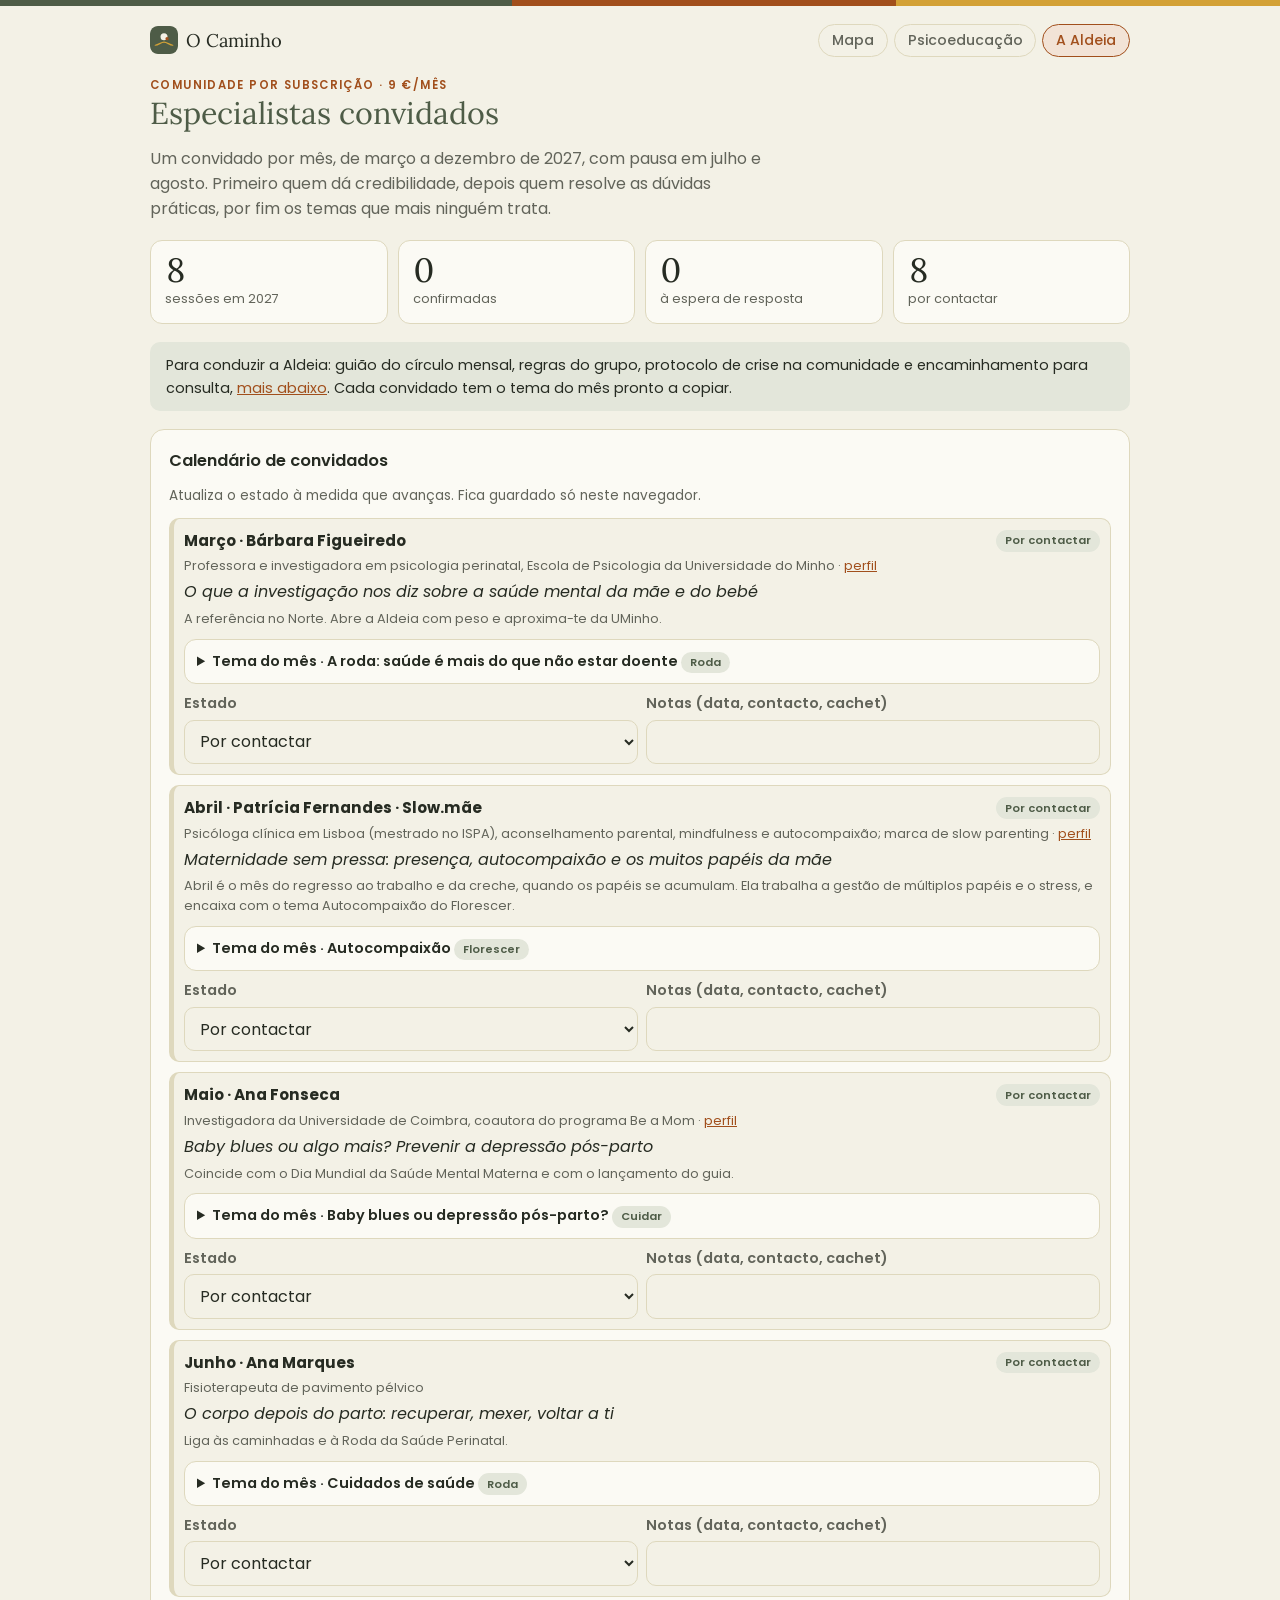
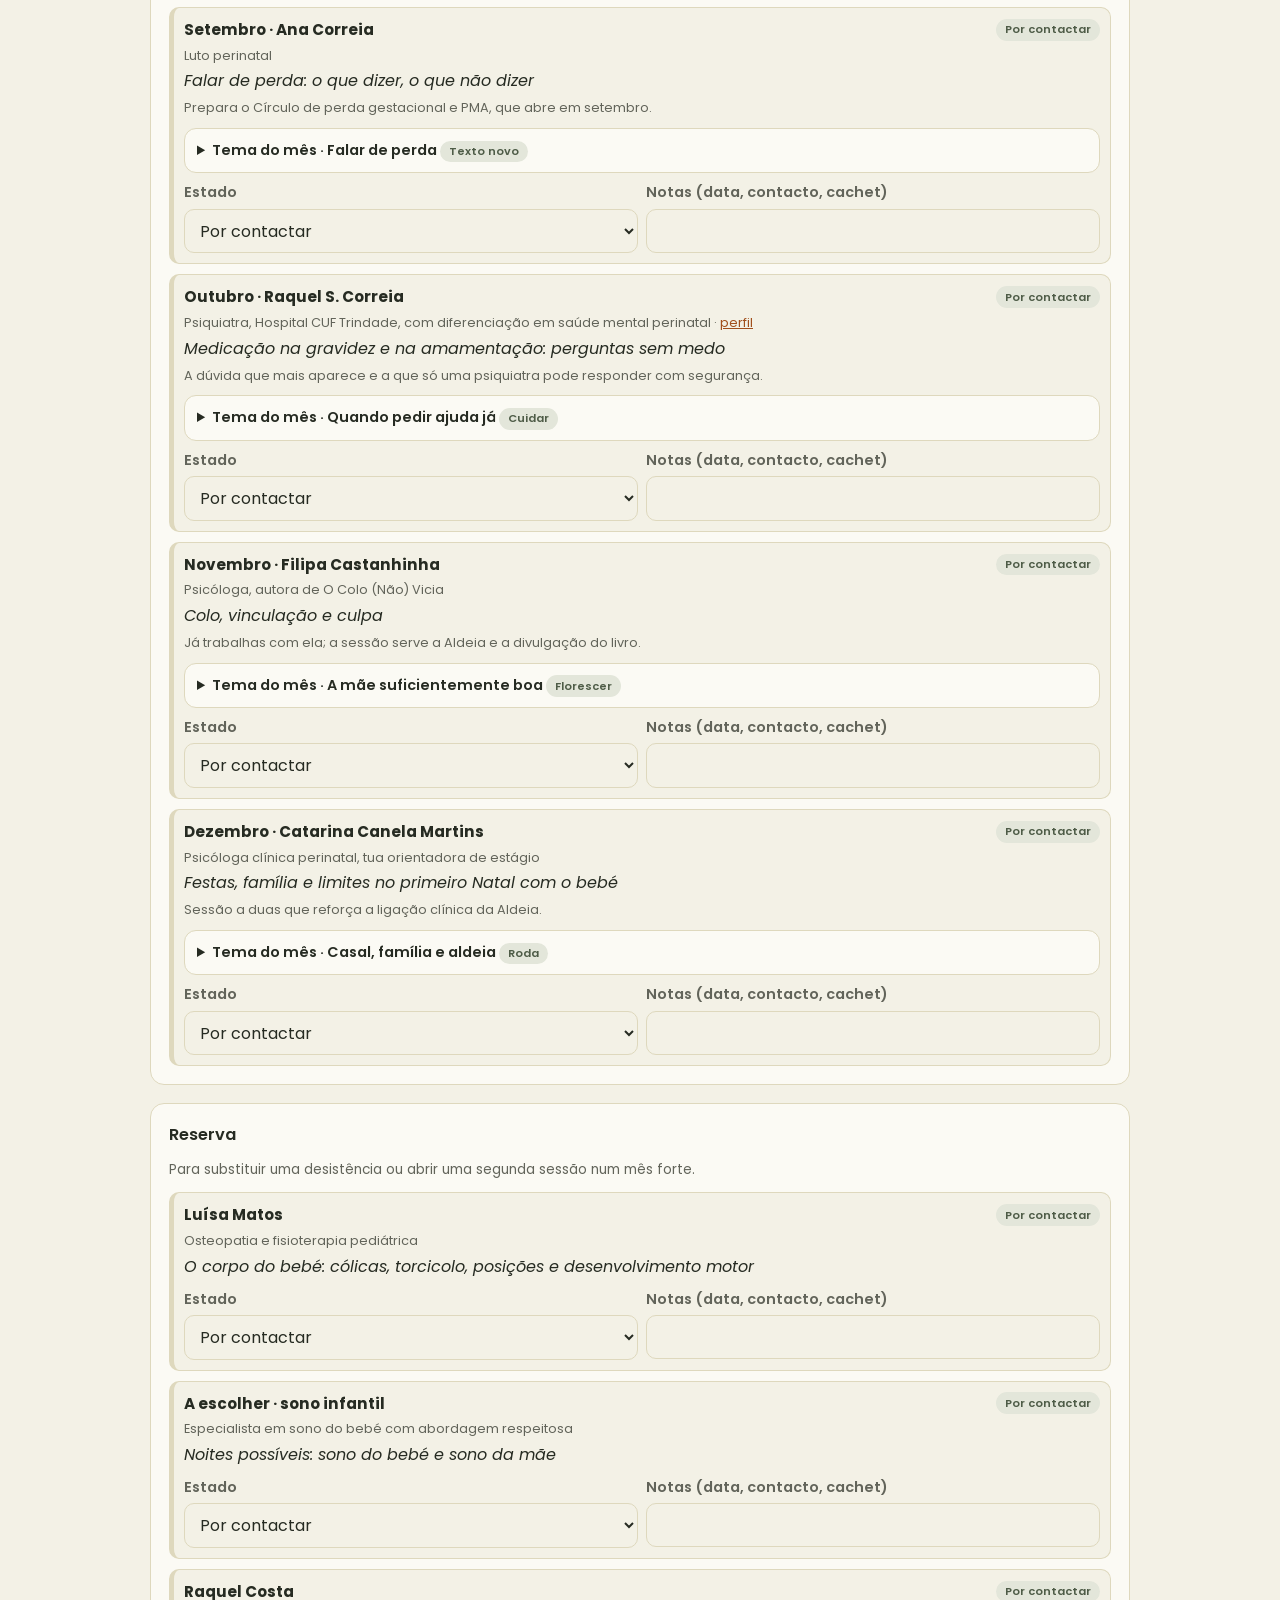
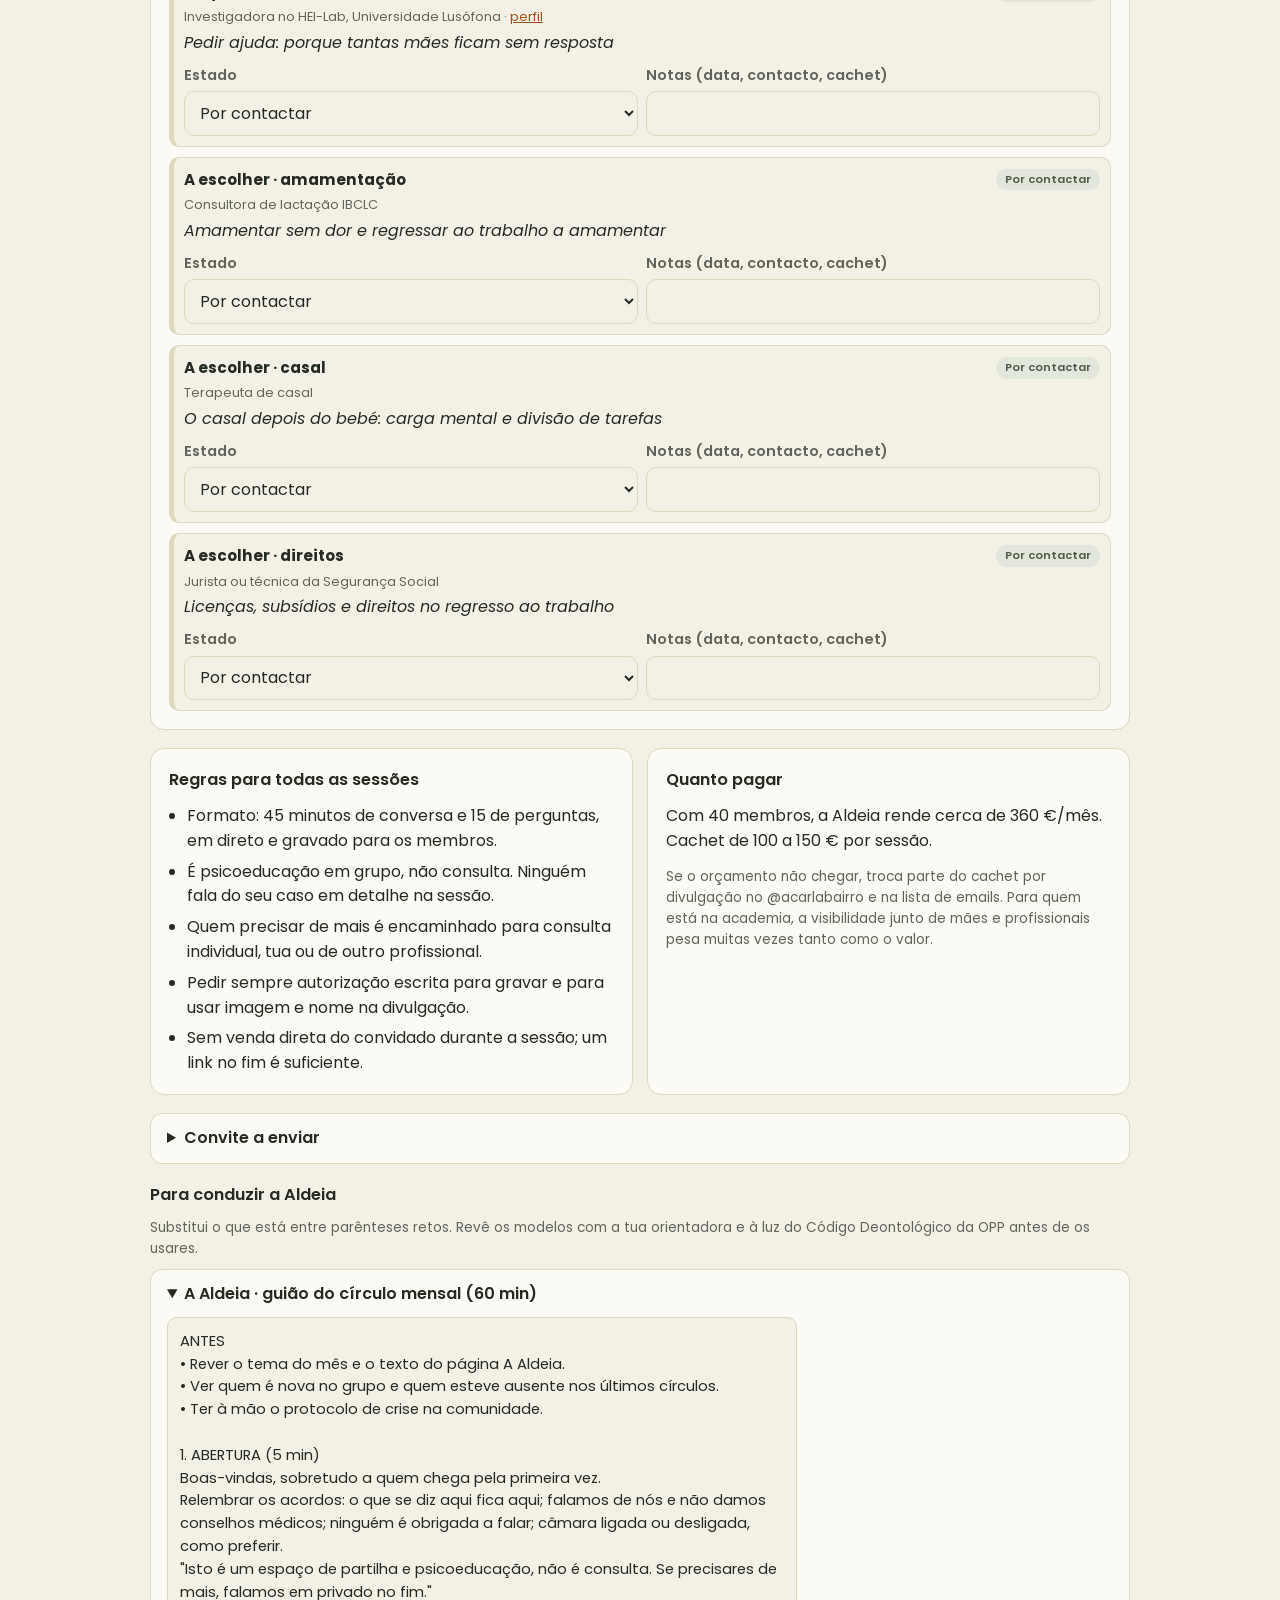
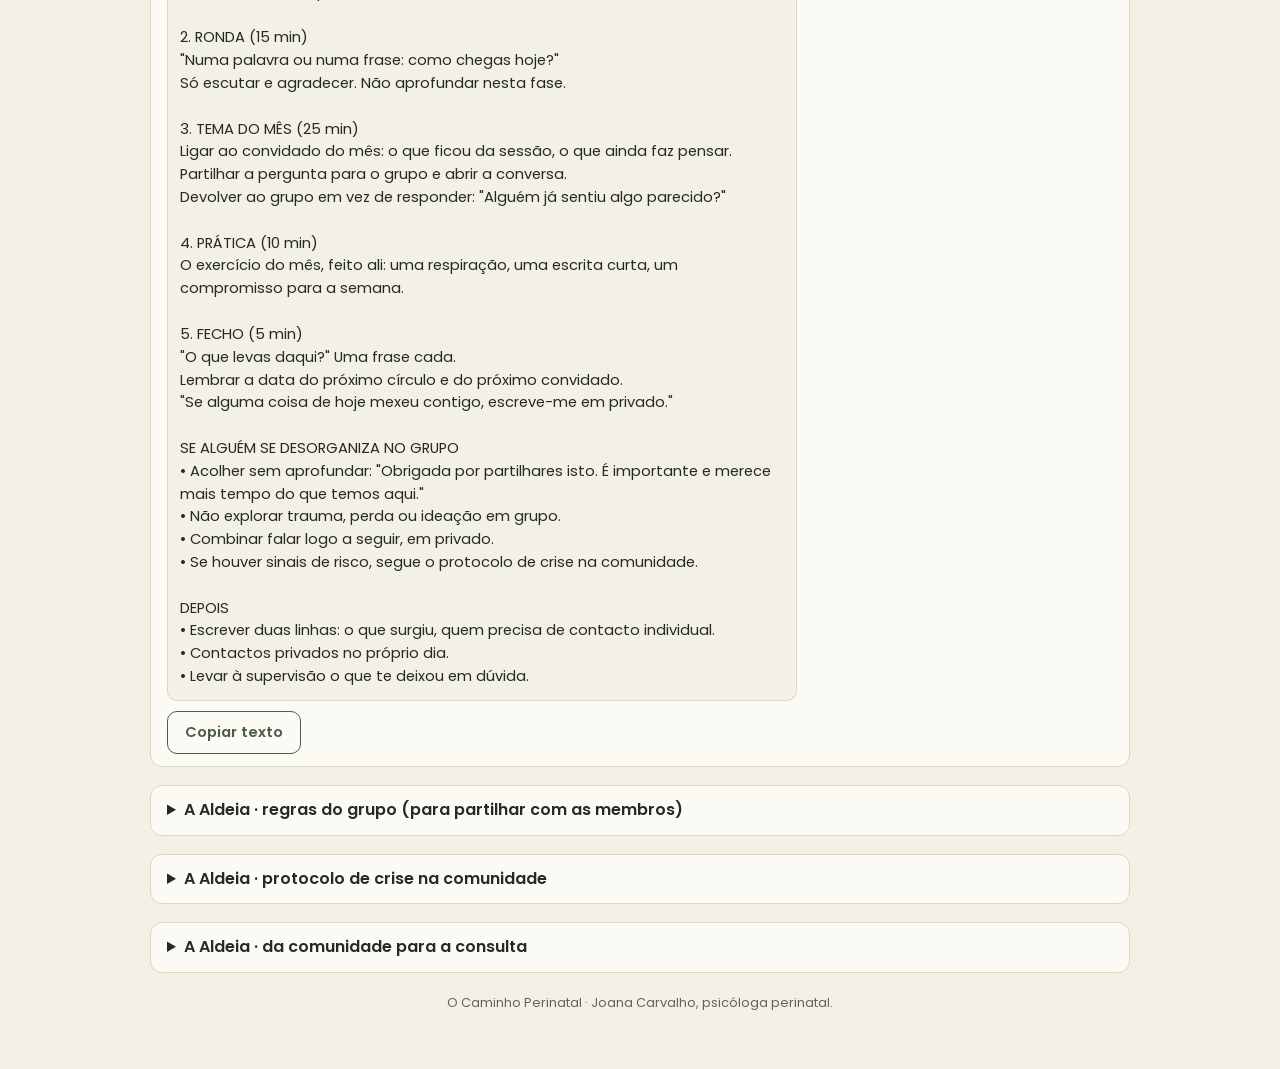
==== public/aldeia.html @ 849961b8 "O Caminho Perinatal como aplicação própria, separada do Consultório Mapa, Psicoeducação (Florescer, " ====
<!doctype html>
<html lang="pt-PT" data-theme="light">
<head>
<meta charset="utf-8">
<meta name="viewport" content="width=device-width,initial-scale=1,viewport-fit=cover">
<title>A Aldeia · O Caminho Perinatal</title>
<meta name="description" content="A Aldeia: especialistas convidados, tema do mês e modelos para conduzir a comunidade.">
<meta name="theme-color" content="#F3F1E6">
<meta name="apple-mobile-web-app-capable" content="yes">
<meta name="apple-mobile-web-app-title" content="Perinatal">
<meta name="apple-mobile-web-app-status-bar-style" content="default">
<link rel="manifest" href="manifest.webmanifest">
<link rel="icon" href="icons/icon.svg" type="image/svg+xml">
<link rel="apple-touch-icon" href="icons/apple-touch-icon.png">
<link rel="preconnect" href="https://fonts.googleapis.com">
<link rel="preconnect" href="https://fonts.gstatic.com" crossorigin>
<link rel="stylesheet" href="https://fonts.googleapis.com/css2?family=Lora:ital,wght@0,400;0,500;0,600;1,400&family=Poppins:wght@300;400;500;600;700&display=swap">
<link rel="stylesheet" href="css/base.css">
<link rel="stylesheet" href="css/paginas.css">
</head>
<body>
<div class="wrap">
  <div class="appbar">
    <a class="marca" href="./"><img src="icons/icon.svg" alt="">O Caminho</a>
    <span class="offline" data-offline hidden>Sem rede · a funcionar offline</span>
    <div class="mods" role="navigation" aria-label="Secções">
      <a href="caminho.html">Mapa</a>
      <a href="psicoeducacao.html">Psicoeducação</a>
      <a href="aldeia.html" aria-current="page">A Aldeia</a>
    </div>
  </div>
<section class="panel" data-panel="aldeia">
    <div><div class="eyebrow">Comunidade por subscrição · 9 €/mês</div><h2>Especialistas convidados</h2></div>
    <p class="lead">Um convidado por mês, de março a dezembro de 2027, com pausa em julho e agosto. Primeiro quem dá credibilidade, depois quem resolve as dúvidas práticas, por fim os temas que mais ninguém trata.</p>
    <div class="stats" id="alStats"></div>
    <div class="note calm">Para conduzir a Aldeia: guião do círculo mensal, regras do grupo, protocolo de crise na comunidade e encaminhamento para consulta, <a href="#modelos">mais abaixo</a>. Cada convidado tem o tema do mês pronto a copiar.</div>
    <div class="card">
      <h3>Calendário de convidados</h3>
      <p class="small">Atualiza o estado à medida que avanças. Fica guardado só neste navegador.</p>
      <div class="panel" style="gap:10px" id="alLista"></div>
    </div>
    <div class="card">
      <h3>Reserva</h3>
      <p class="small">Para substituir uma desistência ou abrir uma segunda sessão num mês forte.</p>
      <div class="panel" style="gap:10px" id="alReserva"></div>
    </div>
    <div class="grid2">
      <div class="card">
        <h3>Regras para todas as sessões</h3>
        <ul style="margin:0;padding-left:1.1rem;display:flex;flex-direction:column;gap:6px">
          <li>Formato: 45 minutos de conversa e 15 de perguntas, em direto e gravado para os membros.</li>
          <li>É psicoeducação em grupo, não consulta. Ninguém fala do seu caso em detalhe na sessão.</li>
          <li>Quem precisar de mais é encaminhado para consulta individual, tua ou de outro profissional.</li>
          <li>Pedir sempre autorização escrita para gravar e para usar imagem e nome na divulgação.</li>
          <li>Sem venda direta do convidado durante a sessão; um link no fim é suficiente.</li>
        </ul>
      </div>
      <div class="card">
        <h3>Quanto pagar</h3>
        <p>Com 40 membros, a Aldeia rende cerca de 360 €/mês. Cachet de 100 a 150 € por sessão.</p>
        <p class="small">Se o orçamento não chegar, troca parte do cachet por divulgação no @acarlabairro e na lista de emails. Para quem está na academia, a visibilidade junto de mães e profissionais pesa muitas vezes tanto como o valor.</p>
      </div>
    </div>
    <details>
      <summary>Convite a enviar</summary>
      <div class="panel" style="gap:10px"><div class="doc" id="alConvite"></div><div class="row"><button class="btn ghost" data-copy="alConvite">Copiar texto</button><span class="status" id="alConvitem"></span></div></div>
    </details>
    <div id="modelos" class="panel" style="gap:10px">
      <h3>Para conduzir a Aldeia</h3>
      <p class="small">Substitui o que está entre parênteses retos. Revê os modelos com a tua orientadora e à luz do Código Deontológico da OPP antes de os usares.</p>
      <div class="panel" id="modelosLista"></div>
    </div>
  </section>
  <footer>O Caminho Perinatal · Joana Carvalho, psicóloga perinatal.</footer>
</div>
<script src="js/conteudos.js"></script>
<script src="js/app.js"></script>
</body>
</html>
---- public/css/base.css ----
/* Base partilhada pela aplicação: paleta Aproximar, margens seguras do telemóvel, faixa de cor no topo e barra de navegação entre módulos.
   Paleta Aproximar: verde #4E5C47 (títulos, botões), mostarda #D3A136 (destaques, faixa), bege #DED8BD (linhas, fundos secundários),
   ferrugem #A14F1C (itálicos, etiquetas, sobretítulos), creme #F3F1E6 (fundo). A mostarda só serve de preenchimento: como texto não se lê. */
:root{
  --verde:#4E5C47; --mostarda:#D3A136; --mostarda-soft:#F6EACB; --bege:#DED8BD; --ferrugem:#A14F1C; --creme:#F3F1E6;
  --bg:var(--creme); --paper:#FBFAF4; --ink:#262B22; --muted:#62645A; --line:var(--bege);
  --accent:var(--ferrugem); --accent-soft:#F2E3D6; --calm:var(--verde); --calm-soft:#E3E6DA;
  --ok:#3f7a52; --ok-soft:#dcebe0; --warn:#9a6a12; --warn-soft:#f3e6c9; --risk:#a3343a; --risk-soft:#f4dcdd;
  --display:"Lora", Georgia, "Times New Roman", serif;
  --body:"Poppins", system-ui, -apple-system, "Segoe UI", sans-serif;
}
:root{color-scheme:light;box-sizing:border-box;padding-top:env(safe-area-inset-top,0px);padding-bottom:env(safe-area-inset-bottom,0px)}
html{scroll-padding-top:env(safe-area-inset-top,0px)}
body{margin:0;background:var(--bg);color:var(--ink);font:16px/1.55 var(--body);-webkit-tap-highlight-color:transparent}
img{max-width:100%}
h1,h2{color:var(--verde)}

/* Faixa no topo, como nas peças do Caminho: verde, ferrugem e mostarda */
body::before{content:"";position:fixed;top:0;left:0;right:0;height:calc(6px + env(safe-area-inset-top,0px));z-index:20;background:linear-gradient(90deg,var(--verde) 0 40%,var(--ferrugem) 40% 70%,var(--mostarda) 70% 100%)}
a{color:var(--accent)}
[hidden]:not([hidden=until-found i]){display:none!important}

/* Barra da aplicação */
.appbar{display:flex;align-items:center;justify-content:space-between;gap:12px;flex-wrap:wrap;font:500 .88rem var(--body)}
.appbar .marca{display:inline-flex;align-items:center;gap:8px;color:var(--ink);text-decoration:none;font:400 1.15rem var(--display)}
.appbar .marca img{width:28px;height:28px;border-radius:8px}
.appbar .mods{display:flex;gap:6px}
.appbar .mods a{color:var(--muted);text-decoration:none;border:1px solid var(--line);border-radius:999px;padding:.3rem .8rem}
.appbar .mods a[aria-current="page"]{background:var(--accent-soft);color:var(--accent);border-color:var(--accent)}
.offline{font-size:.8rem;color:var(--warn)}
---- public/css/paginas.css ----
/* Layout: caderno clínico de uma coluna no telemóvel, que abre em grelha no ecrã largo; separadores no topo seguem o dia de trabalho. Paleta herdada do Tempo de Olhar para as duas ferramentas parecerem da mesma casa. */
*{box-sizing:border-box}
body{background:var(--bg);color:var(--ink);font:16px/1.55 var(--body);padding-inline:16px;padding-block:24px 56px}
.wrap{max-width:980px;margin:0 auto;display:flex;flex-direction:column;gap:20px}
header h1{font:400 clamp(2.3rem,8vw,3.4rem)/1 var(--display);margin:0}
header h1 em{color:var(--accent)}
header p{margin:.5rem 0 0;color:var(--muted);max-width:60ch}
nav{display:flex;gap:6px;overflow-x:auto;padding-bottom:4px;scrollbar-width:none;position:sticky;top:env(safe-area-inset-top,0px);background:var(--bg);padding-top:8px;z-index:5}
nav button{flex:0 0 auto;font:500 .9rem var(--body);color:var(--muted);background:transparent;border:1px solid var(--line);border-radius:999px;padding:.45rem .9rem;cursor:pointer}
nav button[aria-selected="true"]{background:var(--verde);color:var(--paper);border-color:var(--verde)}
button:focus-visible,textarea:focus-visible,input:focus-visible,select:focus-visible,a:focus-visible{outline:2px solid var(--accent);outline-offset:2px}
.panel{display:flex;flex-direction:column;gap:18px}
.card{background:var(--paper);border:1px solid var(--line);border-radius:14px;padding:18px;display:flex;flex-direction:column;gap:12px;min-width:0}
.eyebrow{font:600 .72rem var(--body);letter-spacing:.12em;text-transform:uppercase;color:var(--accent)}
h2{font:400 1.9rem/1.1 var(--display);margin:.15rem 0 0;text-wrap:balance}
h3{font:600 1.02rem var(--body);margin:0;text-wrap:balance}
p{margin:0}
.lead{color:var(--muted);max-width:62ch}
.small{font-size:.85rem;color:var(--muted)}
.grid2{display:grid;grid-template-columns:repeat(auto-fit,minmax(260px,1fr));gap:14px}
.stats{display:grid;grid-template-columns:repeat(auto-fit,minmax(130px,1fr));gap:10px}
.stat{background:var(--paper);border:1px solid var(--line);border-radius:12px;padding:12px 14px}
.stat b{display:block;font:400 2.1rem/1 var(--display);font-variant-numeric:tabular-nums}
.stat span{font-size:.8rem;color:var(--muted)}
.btn{font:600 .92rem var(--body);background:var(--verde);color:var(--paper);border:0;border-radius:10px;padding:.62rem 1.05rem;cursor:pointer}
.btn.ghost{background:transparent;color:var(--verde);border:1px solid var(--verde)}
.btn.quiet{background:transparent;color:var(--muted);border:1px solid var(--line)}
.btn.danger{background:transparent;color:var(--risk);border:1px solid var(--risk)}
.row{display:flex;gap:10px;flex-wrap:wrap;align-items:center}
.note{background:var(--accent-soft);border-radius:10px;padding:.75rem 1rem;font-size:.9rem}
.note.calm{background:var(--calm-soft)}
.note.risk{background:var(--risk-soft)}
a{color:var(--accent)}
.linkcard{display:flex;flex-direction:column;gap:4px;text-decoration:none;color:var(--ink);background:var(--paper);border:1px solid var(--line);border-radius:12px;padding:14px}
.linkcard:hover{border-color:var(--accent)}
.linkcard strong{font:400 1.35rem var(--display);color:var(--verde)}
/* Casos */
.board{display:grid;grid-template-columns:1fr;gap:14px}
@media (min-width:760px){.board{grid-template-columns:repeat(5,minmax(0,1fr))}}
.col{background:var(--paper);border:1px solid var(--line);border-radius:14px;padding:12px;display:flex;flex-direction:column;gap:10px;min-width:0}
.col h3{display:flex;justify-content:space-between;font-size:.9rem}
.col h3 span{color:var(--muted);font-weight:500}
.case{border:1px solid var(--line);border-left:5px solid var(--ok);border-radius:10px;padding:10px;background:var(--bg);display:flex;flex-direction:column;gap:4px;cursor:pointer;text-align:left;font:inherit;color:inherit;width:100%}
.case.amarelo{border-left-color:var(--warn)}
.case.vermelho{border-left-color:var(--risk)}
.case strong{font-size:.95rem}
.case .meta{font-size:.8rem;color:var(--muted)}
.pill{display:inline-block;font:600 .7rem var(--body);border-radius:999px;padding:.15rem .55rem;background:var(--calm-soft);color:var(--calm)}
.pill.verde{background:var(--ok-soft);color:var(--ok)}
.pill.amarelo{background:var(--warn-soft);color:var(--warn)}
.pill.vermelho{background:var(--risk-soft);color:var(--risk)}
.pill.ex{background:var(--accent-soft);color:var(--accent)}
.empty{font-size:.85rem;color:var(--muted);font-style:italic}
/* Formulários */
.field{display:flex;flex-direction:column;gap:5px;min-width:0}
.field label{font-weight:600;font-size:.9rem}
.field small{color:var(--muted);font-size:.8rem}
input,select,textarea{font:inherit;color:var(--ink);background:var(--bg);border:1px solid var(--line);border-radius:10px;padding:.55rem .7rem;width:100%}
textarea{min-height:70px;resize:vertical}
.chips{display:flex;flex-wrap:wrap;gap:8px}
.chip{font:500 .85rem var(--body);border:1px solid var(--line);background:var(--bg);color:var(--ink);border-radius:999px;padding:.38rem .8rem;cursor:pointer}
.chip[aria-pressed="true"]{background:var(--risk-soft);border-color:var(--risk);color:var(--risk)}
.chip.sel[aria-pressed="true"]{background:var(--calm-soft);border-color:var(--calm);color:var(--calm)}
.status{font-size:.85rem;color:var(--calm);min-height:1.2em}
/* Escalas */
.items{display:grid;grid-template-columns:repeat(auto-fill,minmax(150px,1fr));gap:8px}
.item{display:flex;align-items:center;justify-content:space-between;gap:8px;background:var(--bg);border:1px solid var(--line);border-radius:10px;padding:6px 6px 6px 10px;font-size:.85rem}
.item select{width:auto;padding:.3rem .4rem}
.item.flag{border-color:var(--risk)}
.result{display:flex;align-items:baseline;gap:12px;flex-wrap:wrap}
.result b{font:400 3rem/1 var(--display);font-variant-numeric:tabular-nums}
.hist{width:100%;overflow-x:auto}
table{border-collapse:collapse;width:100%;font-size:.88rem;font-variant-numeric:tabular-nums}
th,td{text-align:left;padding:6px 8px;border-bottom:1px solid var(--line)}
th{font-size:.75rem;letter-spacing:.06em;text-transform:uppercase;color:var(--muted)}
details{background:var(--paper);border:1px solid var(--line);border-radius:12px;padding:12px 16px}
details summary{cursor:pointer;font-weight:600}
details[open] summary{margin-bottom:10px}
.doc{white-space:pre-wrap;font-size:.92rem;background:var(--bg);border:1px solid var(--line);border-radius:10px;padding:12px;max-width:70ch}
.spark{display:block}
.seg{display:flex;gap:8px;flex-wrap:wrap}
.seg button{font:500 .92rem var(--body);border:1px solid var(--line);background:var(--paper);color:var(--ink);border-radius:999px;padding:.45rem 1rem;cursor:pointer}
.seg button[aria-pressed="true"]{border-color:var(--calm);background:var(--calm-soft);color:var(--calm)}
.fl-part{display:flex;flex-direction:column;gap:4px}
.fl-part b{font:600 .72rem var(--body);letter-spacing:.1em;text-transform:uppercase;color:var(--accent)}
.fl-q{font:italic 1.15rem/1.35 var(--display);color:var(--accent)}
.guias{display:grid;grid-template-columns:repeat(auto-fill,minmax(150px,1fr));gap:10px}
.guias .linkcard{padding:12px}
.guias .linkcard strong{font-size:1.25rem}
footer{font-size:.8rem;color:var(--muted);text-align:center;max-width:70ch;margin:0 auto}
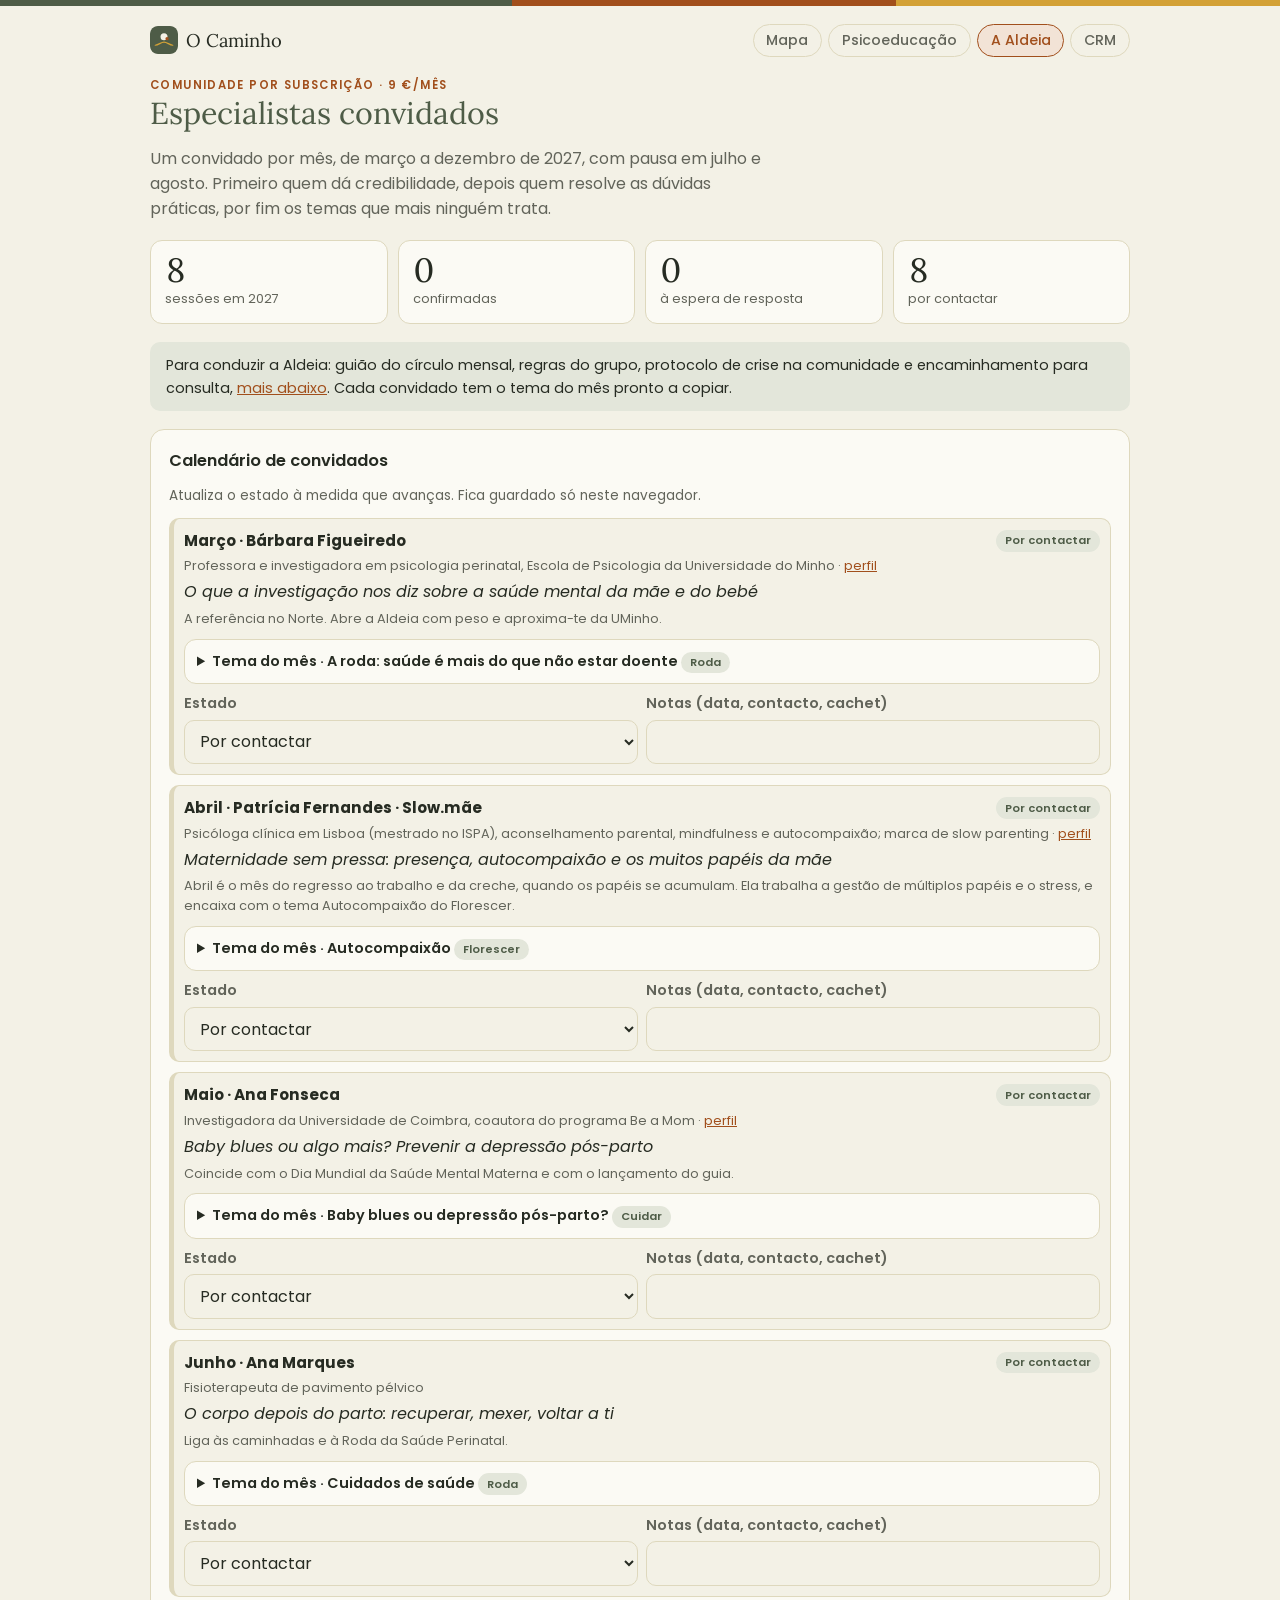
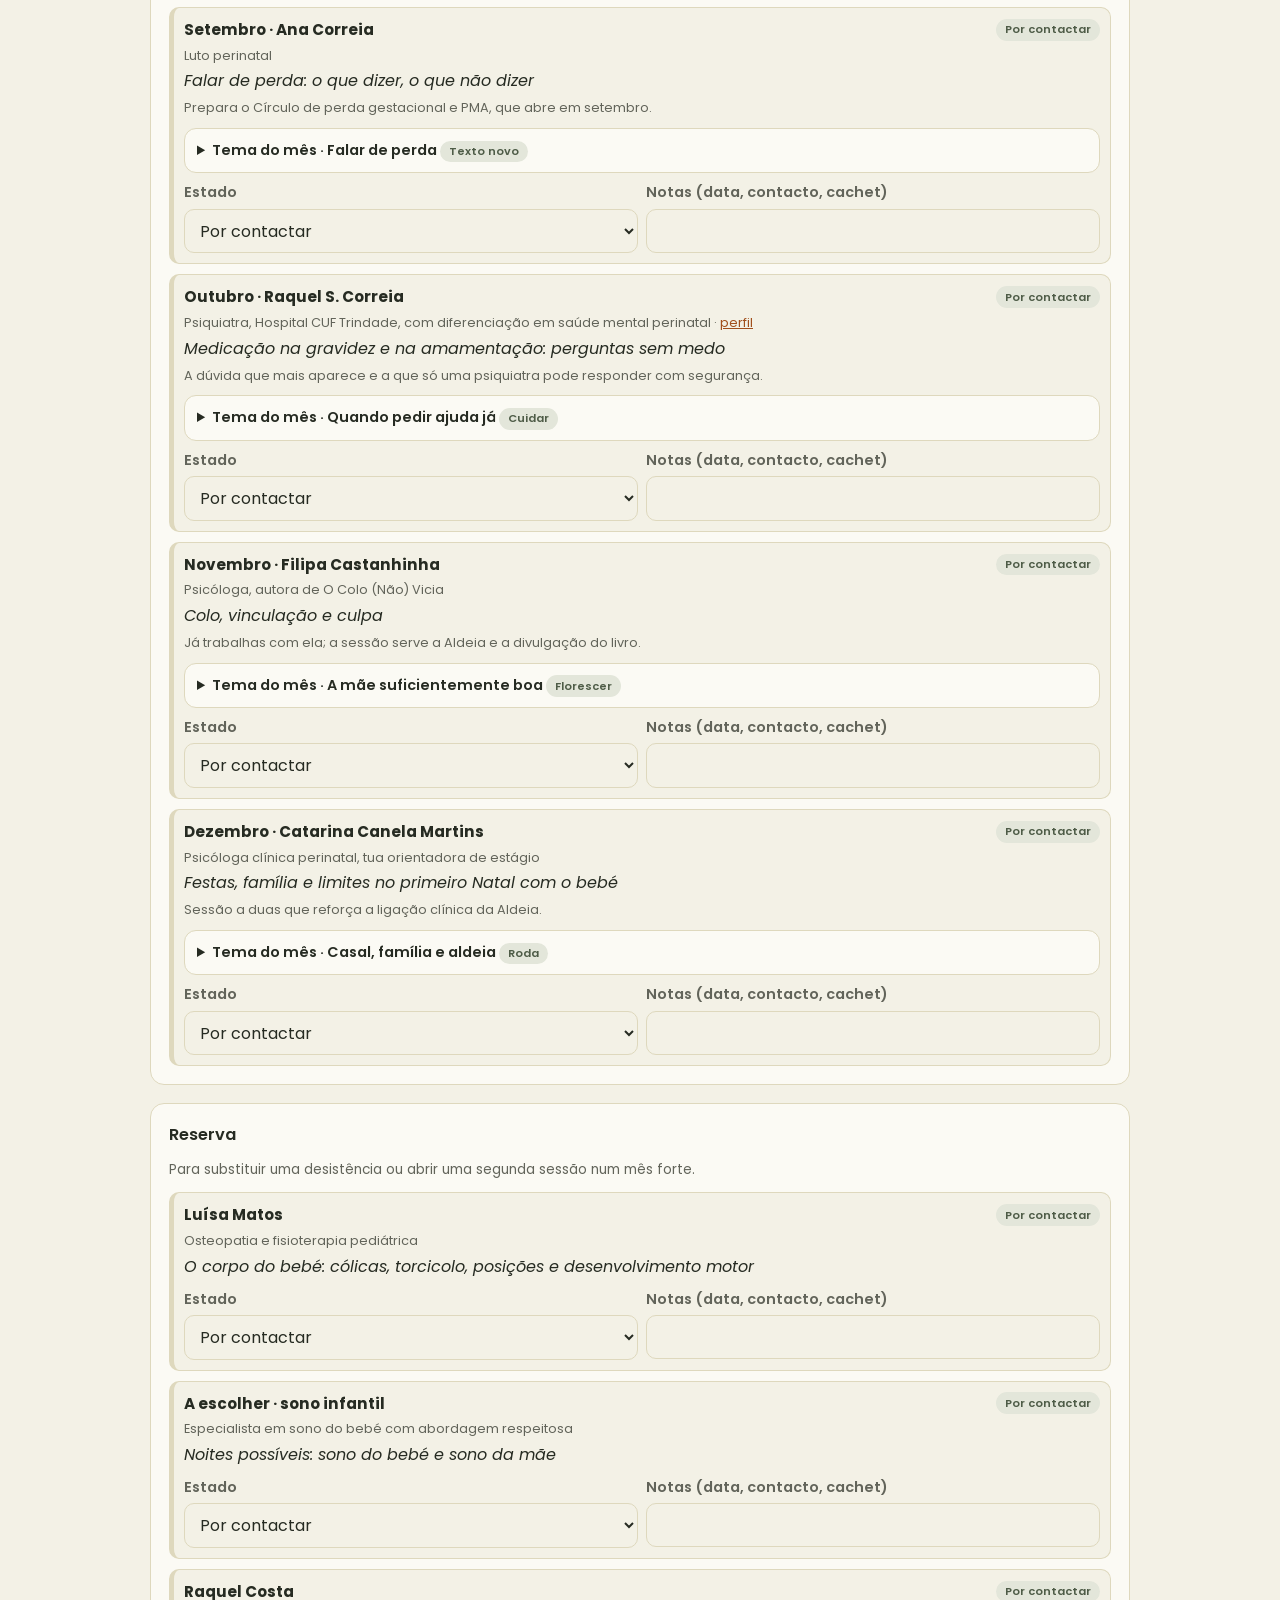
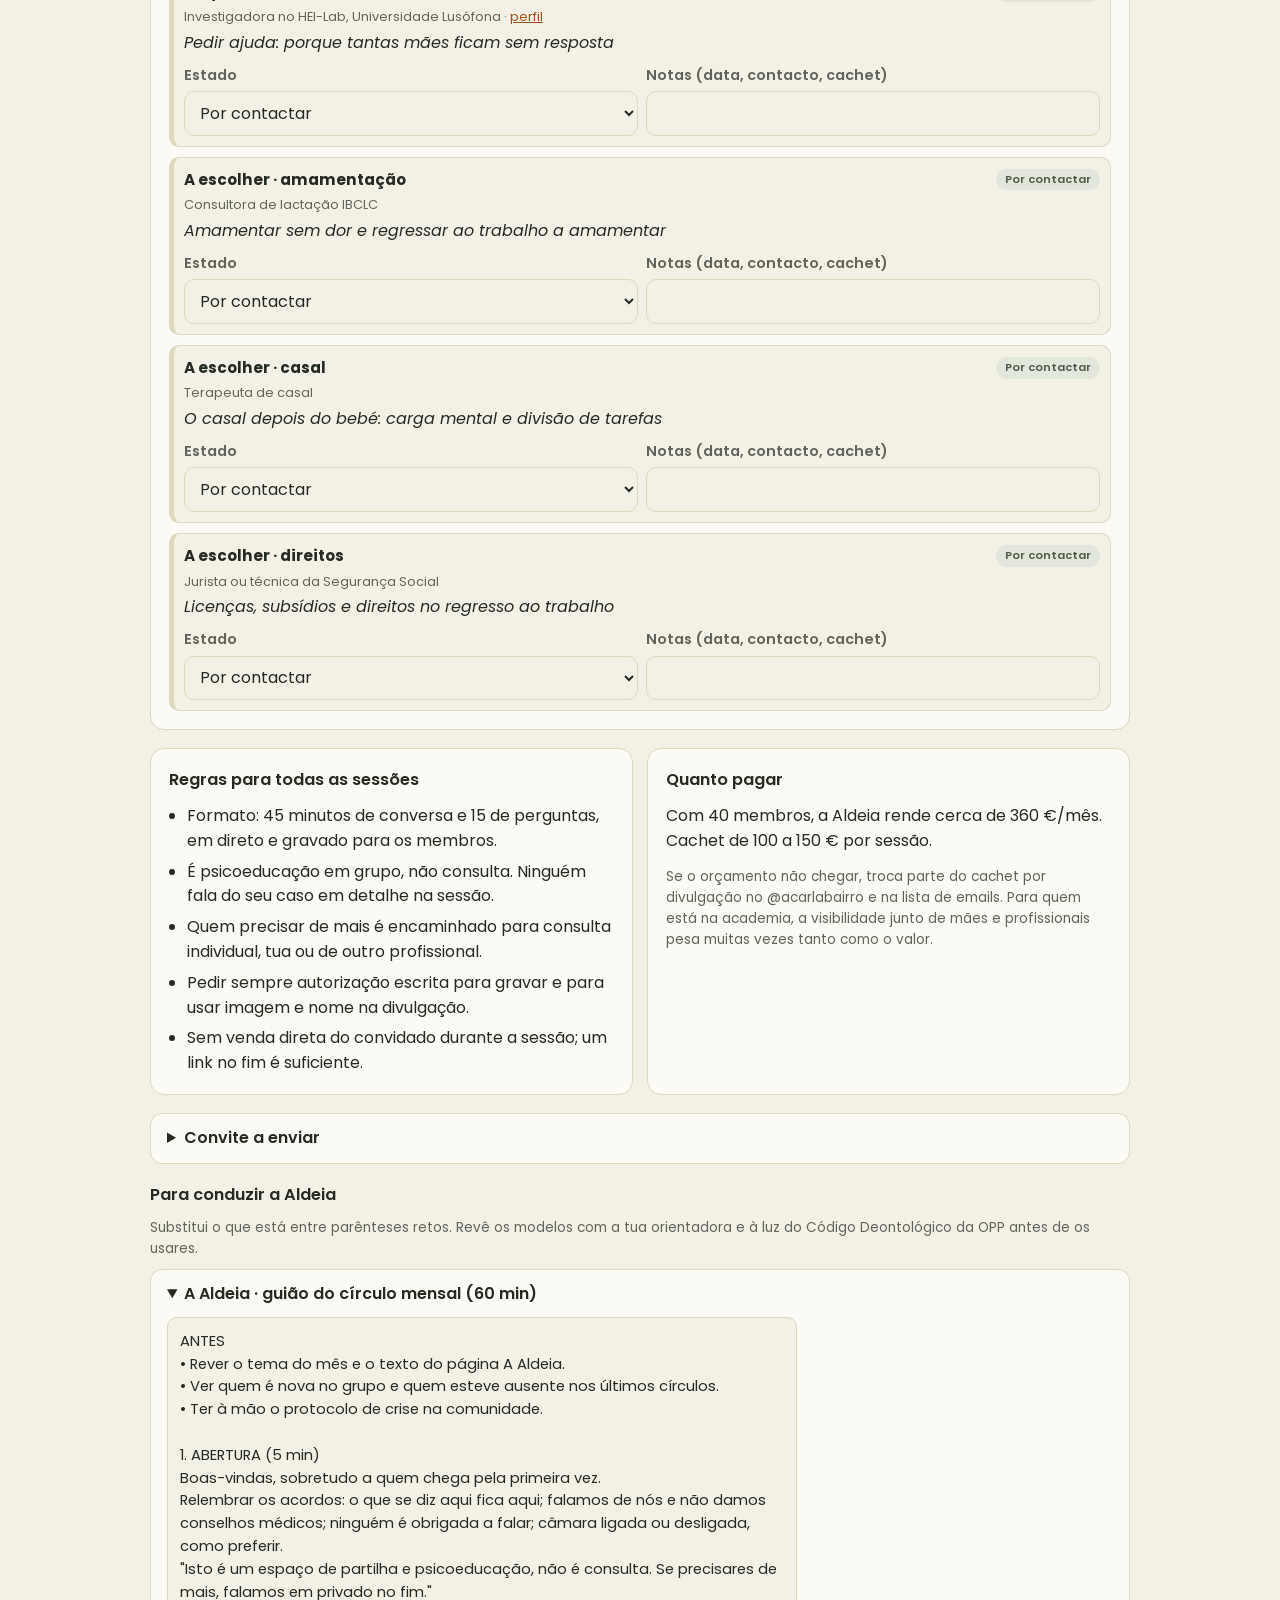
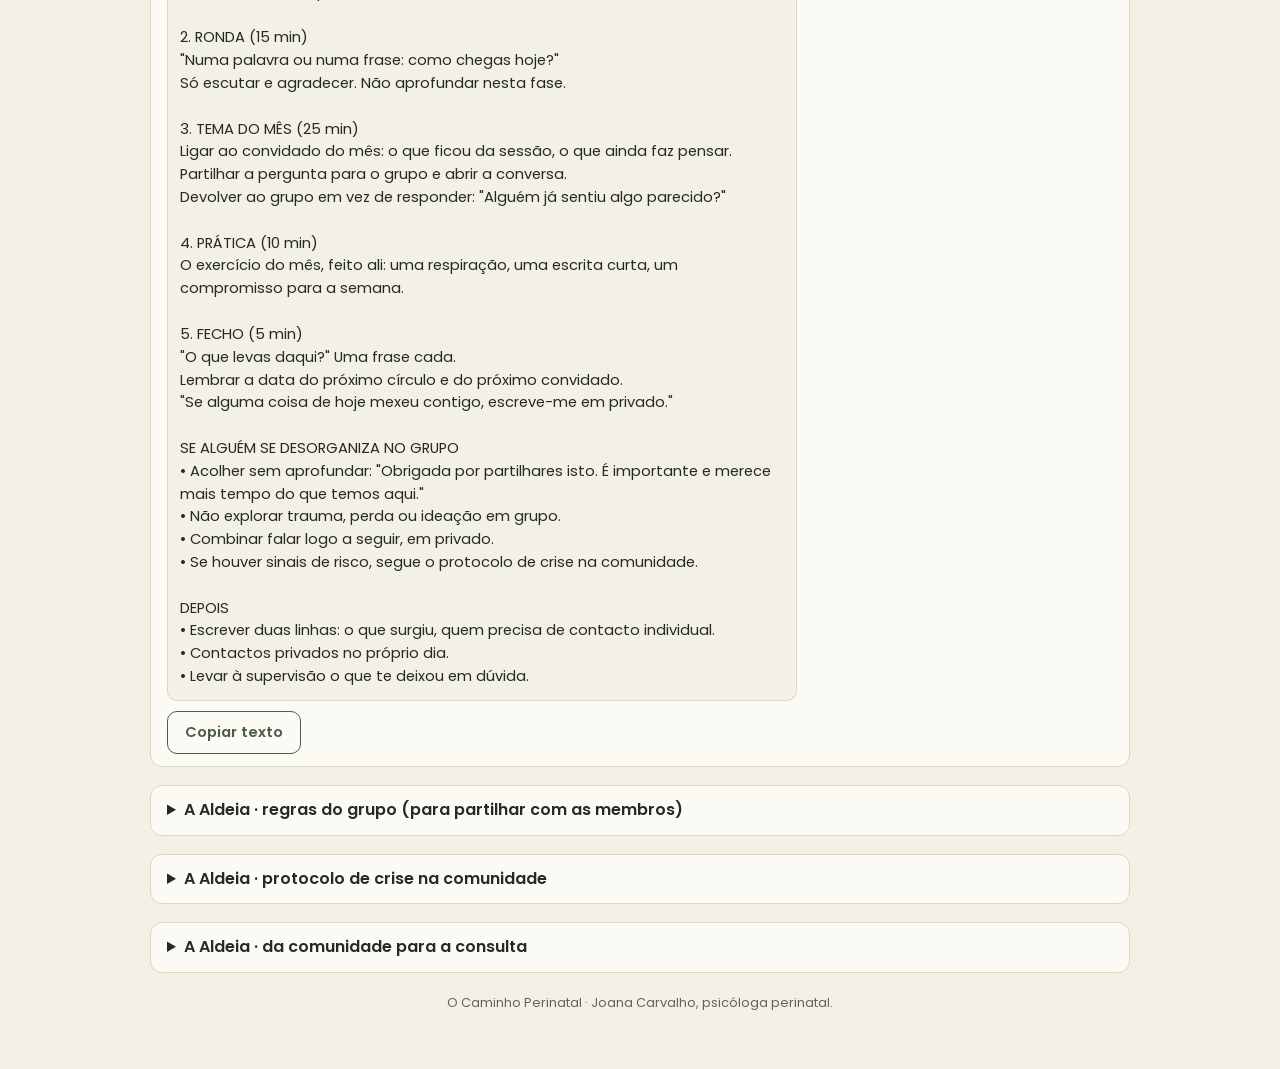
==== commit 53918739: "CRM da equipa no Caminho, com importação da Shopify - Servidor no mesmo Worker (src/worker.js) com b" ====
--- a/public/aldeia.html
+++ b/public/aldeia.html
@@ -27,6 +27,7 @@
       <a href="caminho.html">Mapa</a>
       <a href="psicoeducacao.html">Psicoeducação</a>
       <a href="aldeia.html" aria-current="page">A Aldeia</a>
+      <a href="crm.html">CRM</a>
     </div>
   </div>
 <section class="panel" data-panel="aldeia">
